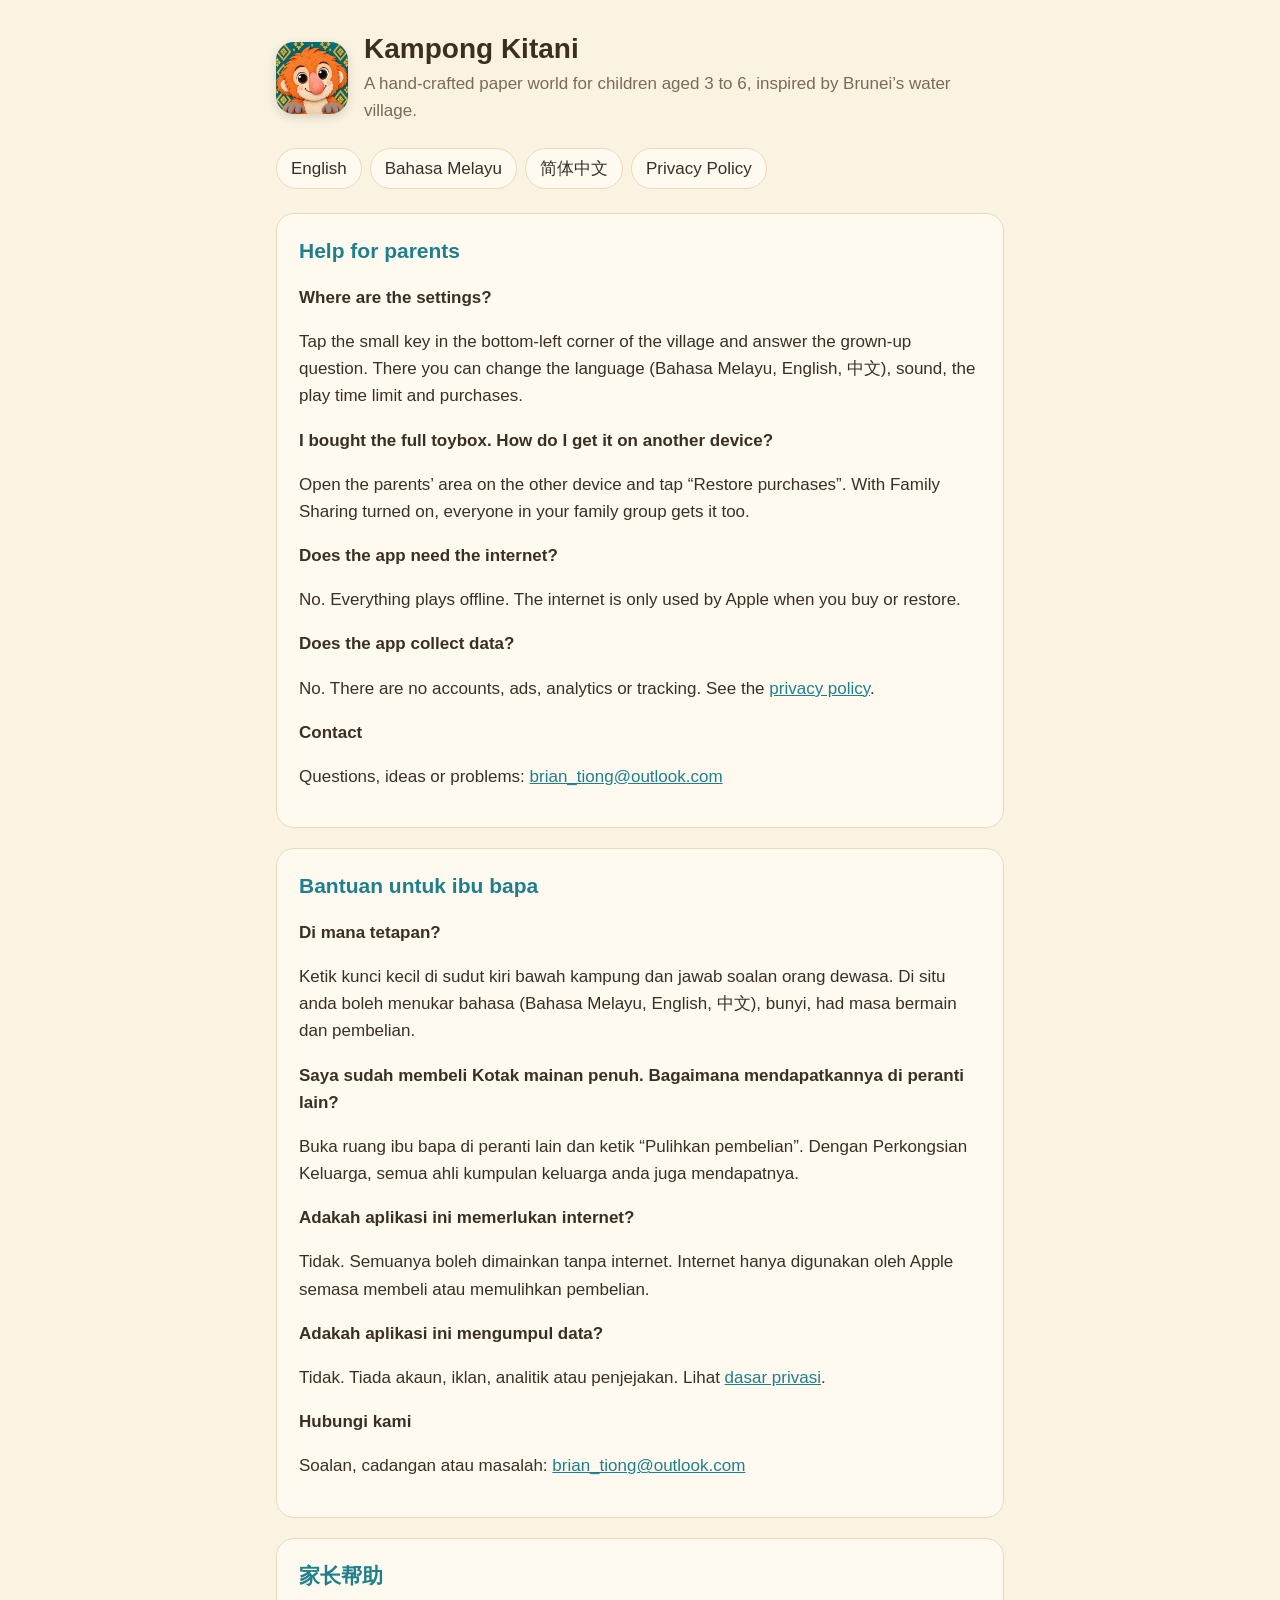
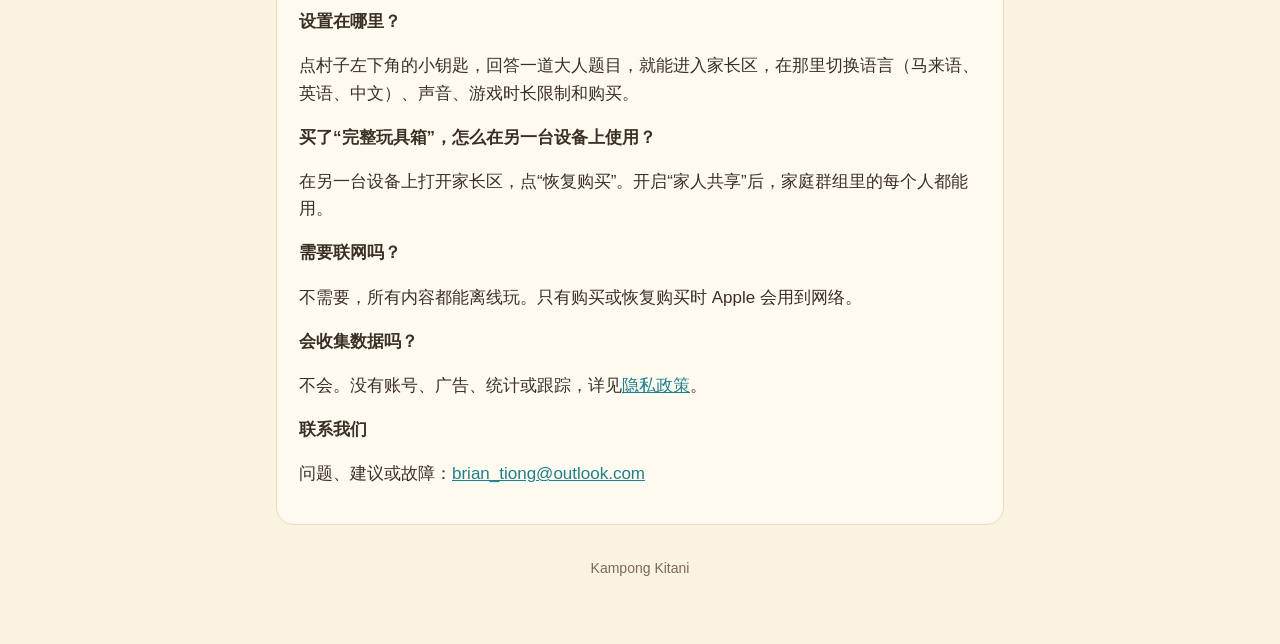
==== index.html @ 3ca13063 "Support and privacy pages" ====
<!doctype html>
<html lang="en">
<head>
<meta charset="utf-8">
<meta name="viewport" content="width=device-width, initial-scale=1">
<title>Kampong Kitani — Support</title>
<link rel="stylesheet" href="style.css">
</head>
<body>
<main>
  <header>
    <img src="icon.png" alt="">
    <div>
      <h1>Kampong Kitani</h1>
      <p>A hand-crafted paper world for children aged 3 to 6, inspired by Brunei’s water village.</p>
    </div>
  </header>
  <nav class="lang">
    <a href="#en">English</a>
    <a href="#ms">Bahasa Melayu</a>
    <a href="#zh">简体中文</a>
    <a href="privacy.html">Privacy Policy</a>
  </nav>

  <section id="en" lang="en">
    <h2>Help for parents</h2>
    <h3>Where are the settings?</h3>
    <p>Tap the small key in the bottom-left corner of the village and answer the grown-up question. There you can change the language (Bahasa Melayu, English, 中文), sound, the play time limit and purchases.</p>
    <h3>I bought the full toybox. How do I get it on another device?</h3>
    <p>Open the parents’ area on the other device and tap “Restore purchases”. With Family Sharing turned on, everyone in your family group gets it too.</p>
    <h3>Does the app need the internet?</h3>
    <p>No. Everything plays offline. The internet is only used by Apple when you buy or restore.</p>
    <h3>Does the app collect data?</h3>
    <p>No. There are no accounts, ads, analytics or tracking. See the <a href="privacy.html">privacy policy</a>.</p>
    <h3>Contact</h3>
    <p>Questions, ideas or problems: <a href="mailto:brian_tiong@outlook.com">brian_tiong@outlook.com</a></p>
  </section>

  <section id="ms" lang="ms">
    <h2>Bantuan untuk ibu bapa</h2>
    <h3>Di mana tetapan?</h3>
    <p>Ketik kunci kecil di sudut kiri bawah kampung dan jawab soalan orang dewasa. Di situ anda boleh menukar bahasa (Bahasa Melayu, English, 中文), bunyi, had masa bermain dan pembelian.</p>
    <h3>Saya sudah membeli Kotak mainan penuh. Bagaimana mendapatkannya di peranti lain?</h3>
    <p>Buka ruang ibu bapa di peranti lain dan ketik “Pulihkan pembelian”. Dengan Perkongsian Keluarga, semua ahli kumpulan keluarga anda juga mendapatnya.</p>
    <h3>Adakah aplikasi ini memerlukan internet?</h3>
    <p>Tidak. Semuanya boleh dimainkan tanpa internet. Internet hanya digunakan oleh Apple semasa membeli atau memulihkan pembelian.</p>
    <h3>Adakah aplikasi ini mengumpul data?</h3>
    <p>Tidak. Tiada akaun, iklan, analitik atau penjejakan. Lihat <a href="privacy.html#ms">dasar privasi</a>.</p>
    <h3>Hubungi kami</h3>
    <p>Soalan, cadangan atau masalah: <a href="mailto:brian_tiong@outlook.com">brian_tiong@outlook.com</a></p>
  </section>

  <section id="zh" lang="zh-Hans">
    <h2>家长帮助</h2>
    <h3>设置在哪里？</h3>
    <p>点村子左下角的小钥匙，回答一道大人题目，就能进入家长区，在那里切换语言（马来语、英语、中文）、声音、游戏时长限制和购买。</p>
    <h3>买了“完整玩具箱”，怎么在另一台设备上使用？</h3>
    <p>在另一台设备上打开家长区，点“恢复购买”。开启“家人共享”后，家庭群组里的每个人都能用。</p>
    <h3>需要联网吗？</h3>
    <p>不需要，所有内容都能离线玩。只有购买或恢复购买时 Apple 会用到网络。</p>
    <h3>会收集数据吗？</h3>
    <p>不会。没有账号、广告、统计或跟踪，详见<a href="privacy.html#zh">隐私政策</a>。</p>
    <h3>联系我们</h3>
    <p>问题、建议或故障：<a href="mailto:brian_tiong@outlook.com">brian_tiong@outlook.com</a></p>
  </section>

  <footer>Kampong Kitani</footer>
</main>
</body>
</html>
---- style.css ----
:root {
  --paper: #fbf3e2;
  --card: #fffaf0;
  --ink: #3b2f24;
  --muted: #7a6a58;
  --teal: #1f7f8c;
  --coral: #e0674f;
  --line: #ead9bb;
}
@media (prefers-color-scheme: dark) {
  :root {
    --paper: #1f1a15;
    --card: #2a231c;
    --ink: #f3e8d6;
    --muted: #bfae96;
    --teal: #5cc0cc;
    --coral: #f08a74;
    --line: #43382c;
  }
}
* { box-sizing: border-box; }
html { -webkit-text-size-adjust: 100%; }
body {
  margin: 0;
  background: var(--paper);
  color: var(--ink);
  font: 17px/1.6 -apple-system, BlinkMacSystemFont, "Segoe UI", "PingFang SC", "Noto Sans", sans-serif;
}
main { max-width: 760px; margin: 0 auto; padding: 32px 16px 64px; }
header { display: flex; align-items: center; gap: 16px; margin-bottom: 24px; }
header img { width: 72px; height: 72px; border-radius: 18px; box-shadow: 0 3px 10px rgba(0,0,0,.15); }
h1 { font-size: 28px; line-height: 1.2; margin: 0; }
header p { margin: 4px 0 0; color: var(--muted); }
nav.lang { display: flex; flex-wrap: wrap; gap: 8px; margin: 0 0 24px; }
nav.lang a, a.button {
  display: inline-block; padding: 6px 14px; border-radius: 999px;
  border: 1.5px solid var(--line); color: var(--ink); text-decoration: none; background: var(--card);
}
nav.lang a:hover, a.button:hover { border-color: var(--teal); }
section { background: var(--card); border: 1.5px solid var(--line); border-radius: 18px; padding: 20px 22px; margin-bottom: 20px; }
h2 { font-size: 21px; margin: 0 0 8px; color: var(--teal); }
h3 { font-size: 17px; margin: 16px 0 4px; }
ul { padding-left: 22px; margin: 8px 0; }
li { margin: 4px 0; }
a { color: var(--teal); }
.muted { color: var(--muted); font-size: 15px; }
footer { color: var(--muted); font-size: 14px; text-align: center; margin-top: 32px; }
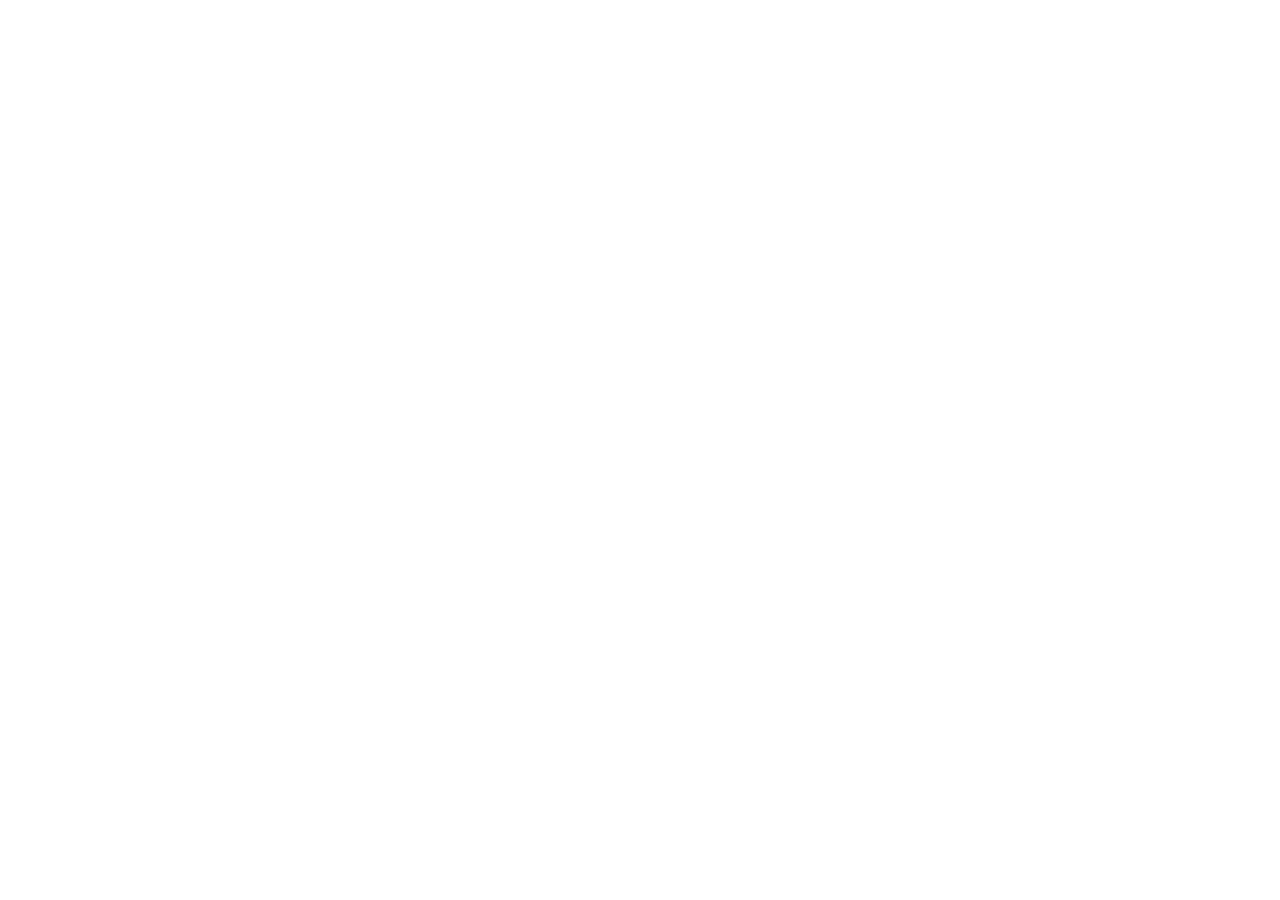
==== commit b15b0c63: "Move support and privacy pages to kampong-kitani.pages.dev Co-Authored-By: Claude Opus 5.5 <noreply@" ====
--- a/index.html
+++ b/index.html
@@ -3,68 +3,12 @@
 <head>
 <meta charset="utf-8">
 <meta name="viewport" content="width=device-width, initial-scale=1">
-<title>Kampong Kitani — Support</title>
-<link rel="stylesheet" href="style.css">
+<title>Kampong Kitani</title>
+<link rel="canonical" href="https://kampong-kitani.pages.dev/">
+<meta http-equiv="refresh" content="0; url=https://kampong-kitani.pages.dev/">
+<script>location.replace("https://kampong-kitani.pages.dev/" + location.hash);</script>
 </head>
 <body>
-<main>
-  <header>
-    <img src="icon.png" alt="">
-    <div>
-      <h1>Kampong Kitani</h1>
-      <p>A hand-crafted paper world for children aged 3 to 6, inspired by Brunei’s water village.</p>
-    </div>
-  </header>
-  <nav class="lang">
-    <a href="#en">English</a>
-    <a href="#ms">Bahasa Melayu</a>
-    <a href="#zh">简体中文</a>
-    <a href="privacy.html">Privacy Policy</a>
-  </nav>
-
-  <section id="en" lang="en">
-    <h2>Help for parents</h2>
-    <h3>Where are the settings?</h3>
-    <p>Tap the small key in the bottom-left corner of the village and answer the grown-up question. There you can change the language (Bahasa Melayu, English, 中文), sound, the play time limit and purchases.</p>
-    <h3>I bought the full toybox. How do I get it on another device?</h3>
-    <p>Open the parents’ area on the other device and tap “Restore purchases”. With Family Sharing turned on, everyone in your family group gets it too.</p>
-    <h3>Does the app need the internet?</h3>
-    <p>No. Everything plays offline. The internet is only used by Apple when you buy or restore.</p>
-    <h3>Does the app collect data?</h3>
-    <p>No. There are no accounts, ads, analytics or tracking. See the <a href="privacy.html">privacy policy</a>.</p>
-    <h3>Contact</h3>
-    <p>Questions, ideas or problems: <a href="mailto:brian_tiong@outlook.com">brian_tiong@outlook.com</a></p>
-  </section>
-
-  <section id="ms" lang="ms">
-    <h2>Bantuan untuk ibu bapa</h2>
-    <h3>Di mana tetapan?</h3>
-    <p>Ketik kunci kecil di sudut kiri bawah kampung dan jawab soalan orang dewasa. Di situ anda boleh menukar bahasa (Bahasa Melayu, English, 中文), bunyi, had masa bermain dan pembelian.</p>
-    <h3>Saya sudah membeli Kotak mainan penuh. Bagaimana mendapatkannya di peranti lain?</h3>
-    <p>Buka ruang ibu bapa di peranti lain dan ketik “Pulihkan pembelian”. Dengan Perkongsian Keluarga, semua ahli kumpulan keluarga anda juga mendapatnya.</p>
-    <h3>Adakah aplikasi ini memerlukan internet?</h3>
-    <p>Tidak. Semuanya boleh dimainkan tanpa internet. Internet hanya digunakan oleh Apple semasa membeli atau memulihkan pembelian.</p>
-    <h3>Adakah aplikasi ini mengumpul data?</h3>
-    <p>Tidak. Tiada akaun, iklan, analitik atau penjejakan. Lihat <a href="privacy.html#ms">dasar privasi</a>.</p>
-    <h3>Hubungi kami</h3>
-    <p>Soalan, cadangan atau masalah: <a href="mailto:brian_tiong@outlook.com">brian_tiong@outlook.com</a></p>
-  </section>
-
-  <section id="zh" lang="zh-Hans">
-    <h2>家长帮助</h2>
-    <h3>设置在哪里？</h3>
-    <p>点村子左下角的小钥匙，回答一道大人题目，就能进入家长区，在那里切换语言（马来语、英语、中文）、声音、游戏时长限制和购买。</p>
-    <h3>买了“完整玩具箱”，怎么在另一台设备上使用？</h3>
-    <p>在另一台设备上打开家长区，点“恢复购买”。开启“家人共享”后，家庭群组里的每个人都能用。</p>
-    <h3>需要联网吗？</h3>
-    <p>不需要，所有内容都能离线玩。只有购买或恢复购买时 Apple 会用到网络。</p>
-    <h3>会收集数据吗？</h3>
-    <p>不会。没有账号、广告、统计或跟踪，详见<a href="privacy.html#zh">隐私政策</a>。</p>
-    <h3>联系我们</h3>
-    <p>问题、建议或故障：<a href="mailto:brian_tiong@outlook.com">brian_tiong@outlook.com</a></p>
-  </section>
-
-  <footer>Kampong Kitani</footer>
-</main>
+<p>This page has moved to <a href="https://kampong-kitani.pages.dev/">https://kampong-kitani.pages.dev/</a>.</p>
 </body>
 </html>
